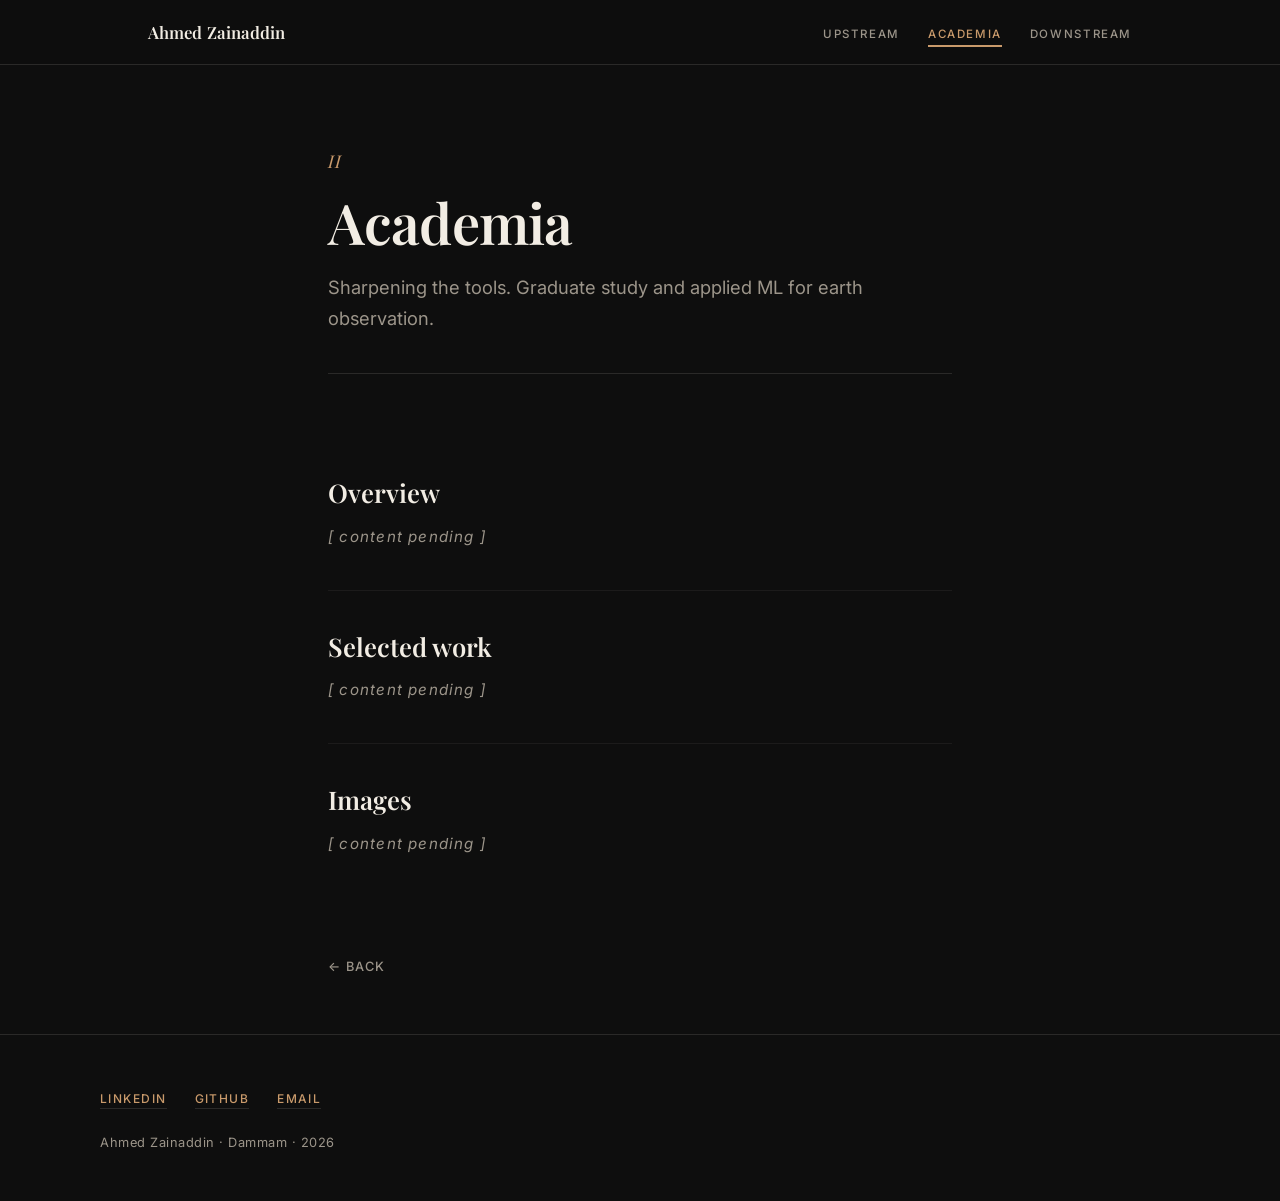
==== academia.html @ 46b48600 "site: rebuild root portfolio — dark/cinematic landing + three detail pages Replace the prior light-t" ====
<!DOCTYPE html>
<html lang="en">
<head>
<meta charset="UTF-8">
<meta name="viewport" content="width=device-width, initial-scale=1.0">
<title>Academia — Ahmed Zainaddin</title>
<meta name="description" content="Academia — graduate study and applied machine learning for earth observation.">
<link rel="preconnect" href="https://fonts.googleapis.com">
<link rel="preconnect" href="https://fonts.gstatic.com" crossorigin>
<link href="https://fonts.googleapis.com/css2?family=Inter:wght@400;500;600;700&family=Playfair+Display:ital,wght@0,400;0,600;1,400;1,600&display=swap" rel="stylesheet">
<link rel="stylesheet" href="styles.css">
</head>
<body>

<nav class="site-nav" aria-label="Primary">
  <div class="nav-inner">
    <a class="nav-brand" href="index.html">Ahmed Zainaddin</a>
    <ul class="nav-links">
      <li><a href="upstream.html">Upstream</a></li>
      <li><a href="academia.html" aria-current="page">Academia</a></li>
      <li><a href="downstream.html">Downstream</a></li>
    </ul>
  </div>
</nav>

<main class="page">
  <header class="page-head">
    <p class="page-marker">II</p>
    <h1 class="page-title">Academia</h1>
    <p class="page-standfirst">Sharpening the tools. Graduate study and applied ML for earth observation.</p>
  </header>

  <section class="block">
    <h2 class="block-title">Overview</h2>
    <p class="placeholder">[ content pending ]</p>
  </section>

  <section class="block">
    <h2 class="block-title">Selected work</h2>
    <p class="placeholder">[ content pending ]</p>
  </section>

  <section class="block">
    <h2 class="block-title">Images</h2>
    <p class="placeholder">[ content pending ]</p>
  </section>

  <p class="back-link"><a href="index.html">&larr; Back</a></p>
</main>

<footer class="site-footer">
  <div class="footer-inner">
    <ul class="contact-row">
      <li><a href="#linkedin">LinkedIn</a></li>
      <li><a href="#github">GitHub</a></li>
      <li><a href="mailto:placeholder@example.com">Email</a></li>
    </ul>
    <p class="footer-line">Ahmed Zainaddin &middot; Dammam &middot; 2026</p>
  </div>
</footer>

</body>
</html>
---- styles.css ----
/* ============================================================
   Ahmed Zainaddin — personal site
   Dark / cinematic. Literary, restrained. Companion to Basira.
   Vanilla CSS, no build step. GitHub Pages root site.
   ============================================================ */

:root {
  --bg:          #0E0E0E;   /* near-black */
  --bg-raised:   #161513;   /* card surface — subtle warm lift */
  --text:        #F2EDE4;   /* warm off-white */
  --muted:       #9C958A;   /* warm grey */
  --accent:      #C99A6B;   /* warm sand */
  --accent-hi:   #DCB489;   /* sand, hover */
  --rule:        rgba(242, 237, 228, 0.12);
  --rule-soft:   rgba(242, 237, 228, 0.06);

  --serif: "Playfair Display", Georgia, "Times New Roman", serif;
  --sans:  "Inter", -apple-system, BlinkMacSystemFont, "Segoe UI", sans-serif;

  --reading-width: 720px;
  --content-width: 1080px;
  --gutter: clamp(1.25rem, 4vw, 3rem);
  --nav-height: 64px;
}

*, *::before, *::after { box-sizing: border-box; }

html {
  scroll-behavior: smooth;
  -webkit-text-size-adjust: 100%;
}

body {
  margin: 0;
  background: var(--bg);
  color: var(--text);
  font-family: var(--sans);
  font-size: 1.0625rem;
  line-height: 1.7;
  font-weight: 400;
  -webkit-font-smoothing: antialiased;
  -moz-osx-font-smoothing: grayscale;
}

img, video { display: block; max-width: 100%; }

a {
  color: var(--accent);
  text-decoration: none;
  border-bottom: 1px solid transparent;
  transition: color 160ms ease, border-color 160ms ease;
}
a:hover { color: var(--accent-hi); border-bottom-color: var(--accent-hi); }

:focus-visible {
  outline: 2px solid var(--accent);
  outline-offset: 3px;
  border-radius: 2px;
}

/* ---------- Landing layout: hero + doors centered, footer pinned ---------- */

.landing-body {
  min-height: 100vh;
  display: flex;
  flex-direction: column;
}

.landing {
  flex: 1;
  display: flex;
  flex-direction: column;
  justify-content: center;
  gap: clamp(3rem, 8vh, 6rem);
  max-width: var(--content-width);
  width: 100%;
  margin: 0 auto;
  padding: clamp(4rem, 12vh, 8rem) var(--gutter) clamp(3rem, 8vh, 5rem);
}

/* ---------- Hero ---------- */

.hero {
  max-width: var(--reading-width);
}

.hero-name {
  font-family: var(--serif);
  font-weight: 600;
  font-size: clamp(2.75rem, 7vw, 5rem);
  line-height: 1.04;
  letter-spacing: -0.015em;
  margin: 0 0 1.25rem;
  color: var(--text);
}

.hero-tagline {
  font-family: var(--serif);
  font-style: italic;
  font-weight: 400;
  font-size: clamp(1.4rem, 3vw, 1.9rem);
  line-height: 1.4;
  color: var(--accent);
  margin: 0 0 1.5rem;
}

.hero-lede {
  font-family: var(--sans);
  font-weight: 400;
  font-size: 1.125rem;
  line-height: 1.7;
  color: var(--muted);
  max-width: 40rem;
  margin: 0;
}

/* ---------- Door cards ---------- */

.doors {
  display: grid;
  grid-template-columns: repeat(3, 1fr);
  gap: 1.5rem;
}

.door {
  position: relative;
  display: flex;
  flex-direction: column;
  padding: 2rem 1.75rem 2.25rem;
  background: var(--bg-raised);
  border: 1px solid var(--rule);
  border-radius: 4px;
  transition: border-color 200ms ease, transform 200ms ease, background-color 200ms ease;
}

.door:hover,
.door:focus-within {
  border-color: var(--accent);
  transform: translateY(-3px);
  background: #1b1a17;
}

.door-num {
  font-family: var(--serif);
  font-style: italic;
  font-size: 1.05rem;
  color: var(--accent);
  letter-spacing: 0.04em;
  margin-bottom: 1rem;
}

.door-title {
  font-family: var(--serif);
  font-weight: 600;
  font-size: 1.75rem;
  line-height: 1.15;
  letter-spacing: -0.01em;
  margin: 0 0 0.85rem;
  color: var(--text);
}

/* Stretched link: whole card is clickable, title stays the focusable anchor. */
.door-link {
  color: var(--text);
  border-bottom: none;
}
.door-link::after {
  content: "";
  position: absolute;
  inset: 0;
  border-radius: 4px;
}
.door:hover .door-link,
.door:focus-within .door-link { color: var(--accent-hi); }

.door-hook {
  font-family: var(--sans);
  font-size: 0.975rem;
  line-height: 1.6;
  color: var(--muted);
  margin: 0;
}

/* Secondary link sits above the stretched link. */
.door-out {
  position: relative;
  z-index: 1;
  align-self: flex-start;
  margin-top: 1.25rem;
  font-family: var(--sans);
  font-size: 0.75rem;
  font-weight: 500;
  letter-spacing: 0.12em;
  text-transform: uppercase;
  color: var(--accent);
  border-bottom: 1px solid var(--rule);
  padding-bottom: 2px;
}
.door-out:hover { color: var(--accent-hi); border-bottom-color: var(--accent-hi); }

/* ---------- Detail page: sticky nav ---------- */

.site-nav {
  position: sticky;
  top: 0;
  z-index: 100;
  background: rgba(14, 14, 14, 0.82);
  backdrop-filter: saturate(160%) blur(14px);
  -webkit-backdrop-filter: saturate(160%) blur(14px);
  border-bottom: 1px solid var(--rule);
}

.nav-inner {
  max-width: var(--content-width);
  margin: 0 auto;
  padding: 0 var(--gutter);
  height: var(--nav-height);
  display: flex;
  align-items: center;
  justify-content: space-between;
  gap: 1.5rem;
}

.nav-brand {
  font-family: var(--serif);
  font-weight: 600;
  font-size: 1.05rem;
  letter-spacing: 0.005em;
  color: var(--text);
  border-bottom: none;
  white-space: nowrap;
}
.nav-brand:hover { color: var(--accent-hi); }

.nav-links {
  list-style: none;
  margin: 0;
  padding: 0;
  display: flex;
  gap: 1.75rem;
}

.nav-links a {
  font-family: var(--sans);
  font-weight: 500;
  font-size: 0.72rem;
  letter-spacing: 0.14em;
  text-transform: uppercase;
  color: var(--muted);
  border-bottom: none;
}
.nav-links a:hover { color: var(--text); }

.nav-links a[aria-current="page"] {
  color: var(--accent);
  border-bottom: 2px solid var(--accent);
  padding-bottom: 4px;
}
.nav-links a[aria-current="page"]:hover { color: var(--accent-hi); }

/* ---------- Detail page body ---------- */

.page {
  max-width: var(--reading-width);
  margin: 0 auto;
  padding: clamp(3.5rem, 9vh, 6rem) var(--gutter) clamp(2rem, 6vh, 4rem);
}

.page-head {
  margin-bottom: clamp(3rem, 7vh, 5rem);
  padding-bottom: 2.5rem;
  border-bottom: 1px solid var(--rule);
}

.page-marker {
  font-family: var(--serif);
  font-style: italic;
  font-size: 1.1rem;
  color: var(--accent);
  letter-spacing: 0.05em;
  margin: 0 0 1rem;
}

.page-title {
  font-family: var(--serif);
  font-weight: 600;
  font-size: clamp(2.5rem, 6vw, 3.5rem);
  line-height: 1.08;
  letter-spacing: -0.015em;
  margin: 0 0 1.25rem;
  color: var(--text);
}

.page-standfirst {
  font-family: var(--sans);
  font-size: 1.15rem;
  line-height: 1.65;
  color: var(--muted);
  max-width: 40rem;
  margin: 0;
}

.page-out {
  margin: 1.75rem 0 0;
}
.page-out a {
  font-family: var(--sans);
  font-size: 0.78rem;
  font-weight: 500;
  letter-spacing: 0.12em;
  text-transform: uppercase;
  color: var(--accent);
  border-bottom: 1px solid var(--rule);
  padding-bottom: 3px;
}

/* ---------- Content blocks ---------- */

.block {
  padding: 2.5rem 0;
  border-bottom: 1px solid var(--rule-soft);
}
.block:last-of-type { border-bottom: none; }

.block-title {
  font-family: var(--serif);
  font-weight: 600;
  font-size: 1.6rem;
  line-height: 1.2;
  margin: 0 0 1rem;
  color: var(--text);
}

.placeholder {
  font-family: var(--sans);
  font-size: 0.95rem;
  letter-spacing: 0.08em;
  color: var(--muted);
  margin: 0;
  font-style: italic;
}

.back-link {
  margin: clamp(2.5rem, 6vh, 4rem) 0 0;
}
.back-link a {
  font-family: var(--sans);
  font-size: 0.8rem;
  font-weight: 500;
  letter-spacing: 0.1em;
  text-transform: uppercase;
  color: var(--muted);
  border-bottom: none;
}
.back-link a:hover { color: var(--accent-hi); }

/* ---------- Footer ---------- */

.site-footer {
  border-top: 1px solid var(--rule);
  padding: 3rem var(--gutter);
}

.footer-inner {
  max-width: var(--content-width);
  margin: 0 auto;
}

.contact-row {
  list-style: none;
  margin: 0 0 1.25rem;
  padding: 0;
  display: flex;
  flex-wrap: wrap;
  gap: 1.75rem;
}

.contact-row a {
  font-family: var(--sans);
  font-weight: 500;
  font-size: 0.75rem;
  letter-spacing: 0.12em;
  text-transform: uppercase;
  color: var(--accent);
  border-bottom: 1px solid var(--rule);
  padding-bottom: 2px;
}
.contact-row a:hover { color: var(--accent-hi); border-bottom-color: var(--accent-hi); }

.footer-line {
  font-family: var(--sans);
  font-size: 0.8rem;
  letter-spacing: 0.04em;
  color: var(--muted);
  margin: 0;
}

/* ---------- Mobile ---------- */

@media (max-width: 860px) {
  .doors { grid-template-columns: 1fr; gap: 1rem; }
  .door { padding: 1.75rem 1.5rem 2rem; }
}

@media (max-width: 720px) {
  body { font-size: 1rem; }

  .nav-inner { gap: 1rem; }
  .nav-brand { font-size: 0.95rem; }
  .nav-links { gap: 1rem; }
  .nav-links a { font-size: 0.65rem; letter-spacing: 0.08em; }

  .landing { padding-top: clamp(3rem, 9vh, 5rem); }
}

@media (max-width: 480px) {
  .nav-inner { gap: 0.75rem; }
  .nav-brand { font-size: 0.8rem; }
  .nav-links { gap: 0.6rem; }
  .nav-links a { font-size: 0.56rem; letter-spacing: 0.04em; }
  .nav-links a[aria-current="page"] { border-bottom-width: 1px; padding-bottom: 3px; }
}
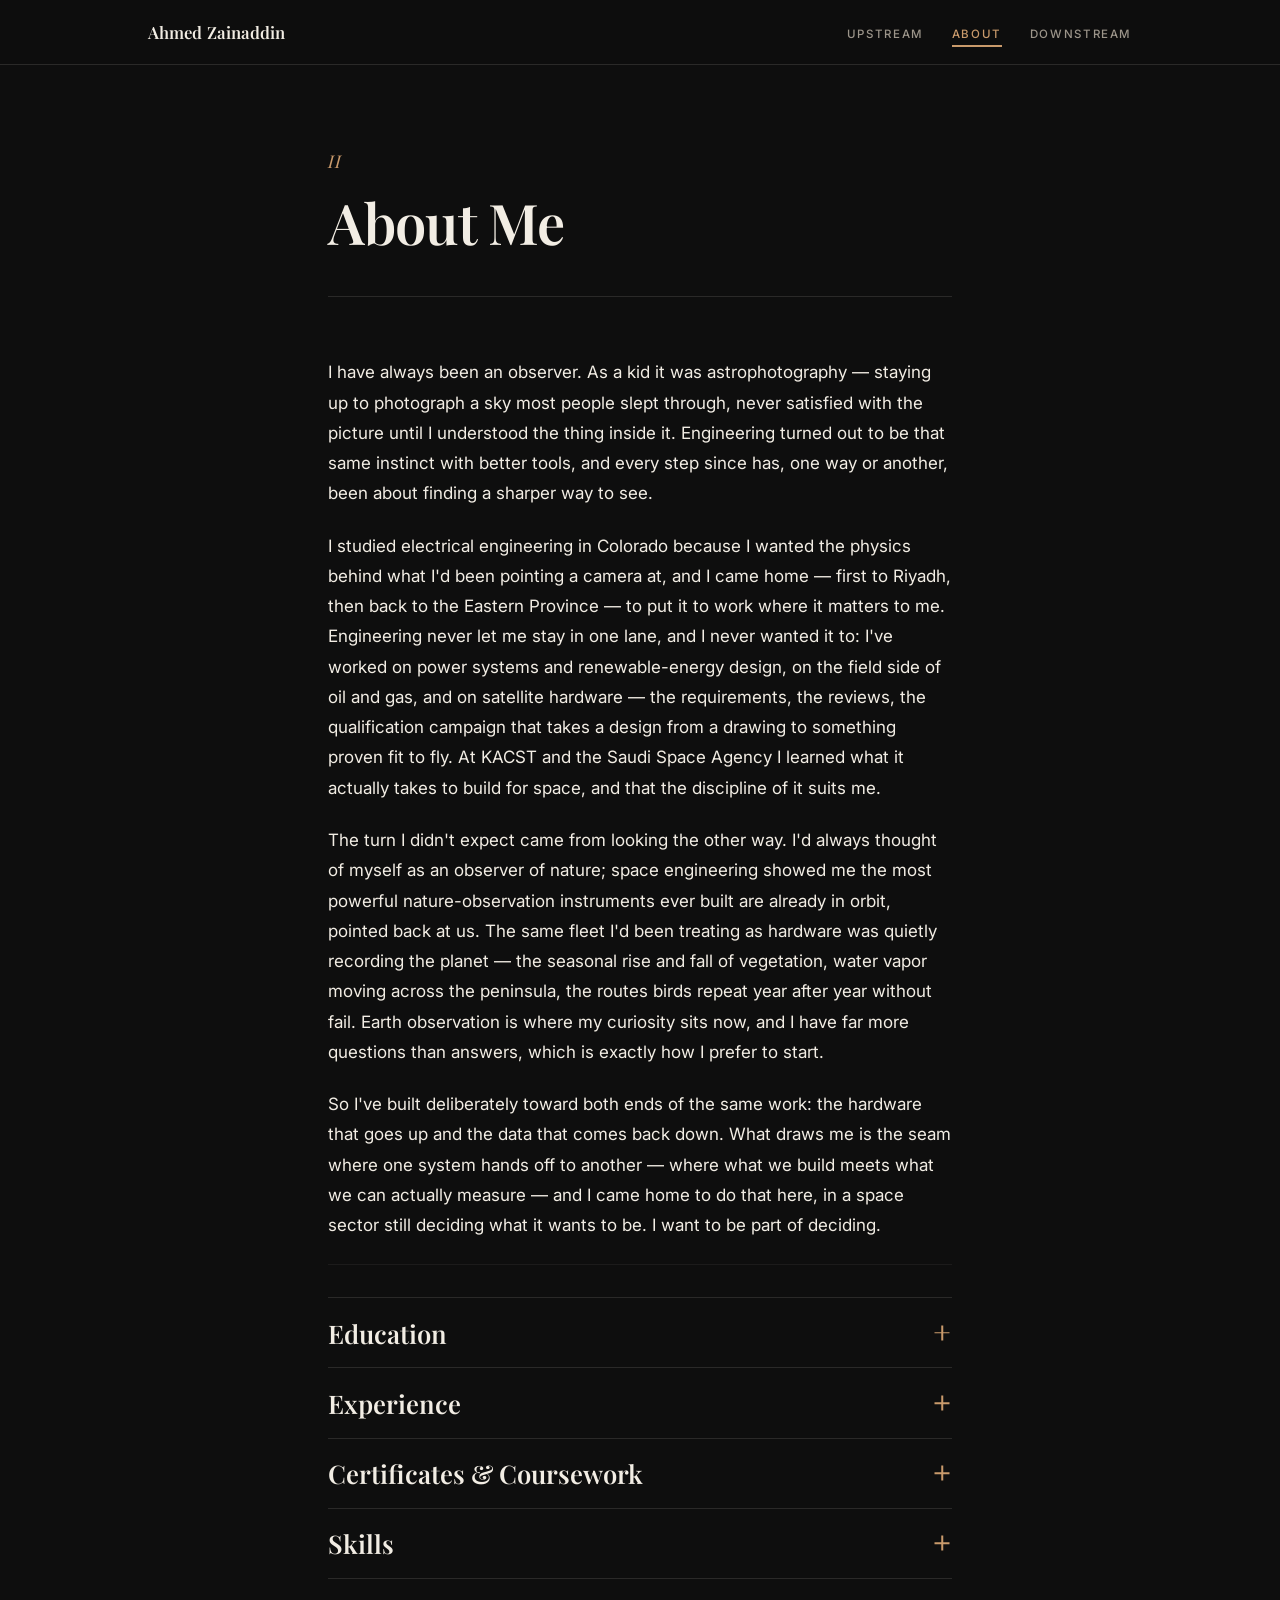
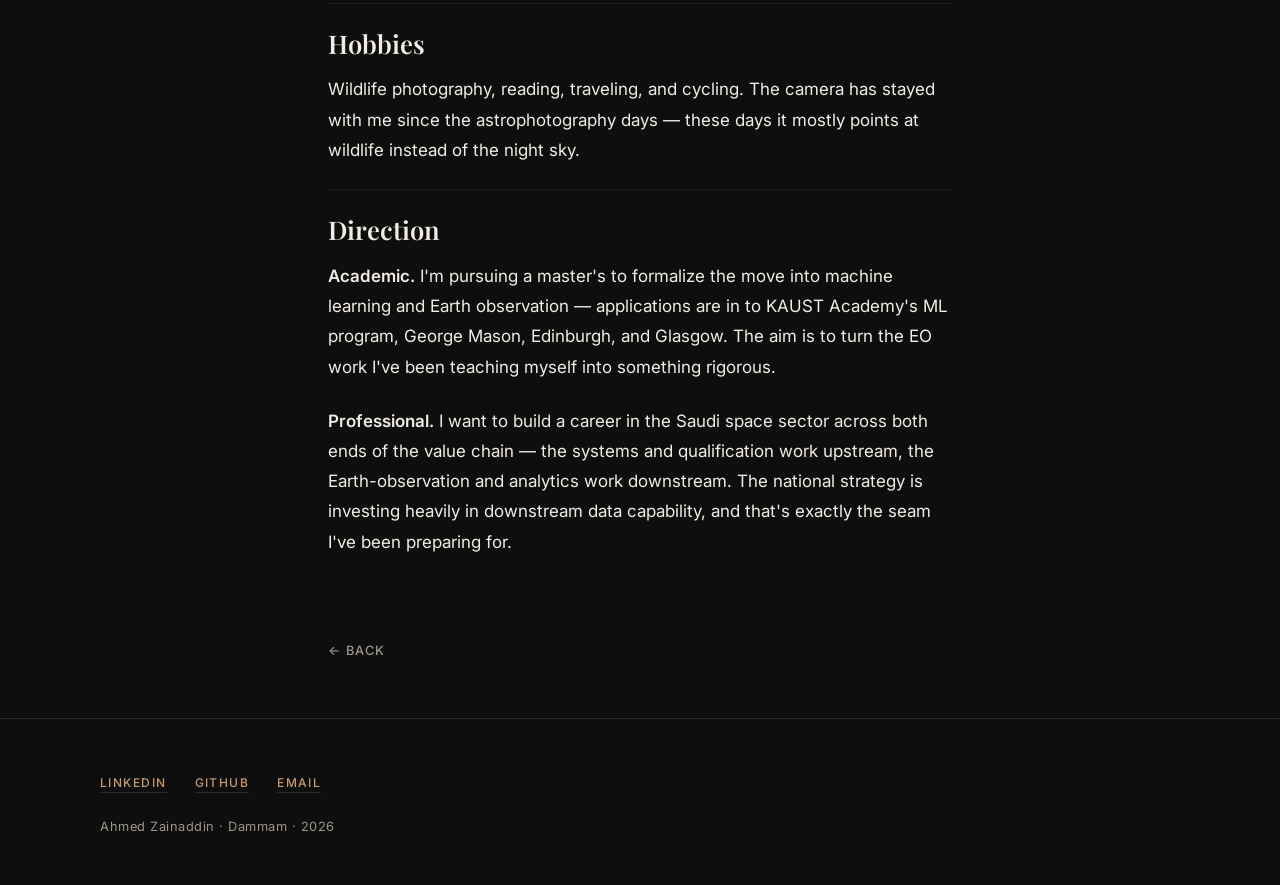
==== commit 91db5262: "About Me (page II): build into academia.html, relabel from Academia Build the always-visible intro +" ====
--- a/academia.html
+++ b/academia.html
@@ -3,12 +3,178 @@
 <head>
 <meta charset="UTF-8">
 <meta name="viewport" content="width=device-width, initial-scale=1.0">
-<title>Academia — Ahmed Zainaddin</title>
-<meta name="description" content="Academia — graduate study and applied machine learning for earth observation.">
+<title>About Me — Ahmed Zainaddin</title>
+<meta name="description" content="About Me — Ahmed Zainaddin, an electrical engineer working both ends of the space value chain, from satellite hardware to Earth observation.">
 <link rel="preconnect" href="https://fonts.googleapis.com">
 <link rel="preconnect" href="https://fonts.gstatic.com" crossorigin>
 <link href="https://fonts.googleapis.com/css2?family=Inter:wght@400;500;600;700&family=Playfair+Display:ital,wght@0,400;0,600;1,400;1,600&display=swap" rel="stylesheet">
 <link rel="stylesheet" href="styles.css">
+<style>
+  /* ============================================================
+     About page — page-scoped components (Education / Experience /
+     Certificates / Skills accordion, plus content lists).
+     Vanilla CSS, existing tokens only — no new palette or type
+     scale. No CSS transform on any wrapping container (keeps
+     position: sticky working on sibling pages).
+     ============================================================ */
+
+  /* Always-visible intro: readable measure inside the reading column. */
+  .about-intro .prose { max-width: 64ch; }
+
+  /* ---------- Accordion (editorial, not bootstrap) ---------- */
+  .accordion {
+    margin-top: 0.5rem;
+    border-top: 1px solid var(--rule);
+  }
+  .acc-item { border-bottom: 1px solid var(--rule); }
+
+  .acc-heading { margin: 0; }
+
+  .acc-trigger {
+    width: 100%;
+    display: flex;
+    align-items: center;
+    justify-content: space-between;
+    gap: 1.5rem;
+    padding: 1.2rem 0;
+    margin: 0;
+    background: none;
+    border: 0;
+    cursor: pointer;
+    text-align: left;
+    color: var(--text);
+    font-family: var(--serif);
+    font-weight: 600;
+    font-size: 1.6rem;
+    line-height: 1.2;
+    transition: color 160ms ease;
+  }
+  .acc-trigger:hover { color: var(--accent-hi); }
+
+  /* +/− indicator, drawn from the accent. Collapses to a minus when open. */
+  .acc-icon {
+    position: relative;
+    flex: none;
+    width: 20px;
+    height: 20px;
+    color: var(--accent);
+    transition: color 160ms ease;
+  }
+  .acc-icon::before,
+  .acc-icon::after {
+    content: "";
+    position: absolute;
+    top: 50%;
+    left: 50%;
+    background: currentColor;
+    transition: opacity 220ms ease, transform 220ms ease;
+  }
+  .acc-icon::before { width: 15px; height: 1.5px; transform: translate(-50%, -50%); }
+  .acc-icon::after  { width: 1.5px; height: 15px; transform: translate(-50%, -50%); }
+  .acc-item.is-open .acc-icon { color: var(--accent-hi); }
+  .acc-item.is-open .acc-icon::after {
+    opacity: 0;
+    transform: translate(-50%, -50%) rotate(-90deg);
+  }
+
+  /* Smooth height via animatable grid rows — no transform involved. */
+  .acc-panel {
+    display: grid;
+    grid-template-rows: 0fr;
+    transition: grid-template-rows 320ms ease;
+  }
+  .acc-item.is-open .acc-panel { grid-template-rows: 1fr; }
+  .acc-panel-inner { overflow: hidden; min-height: 0; }
+  .acc-panel-content { padding: 0.25rem 0 1.7rem; max-width: 64ch; }
+
+  /* ---------- Accordion content ---------- */
+  .acc-org {
+    font-family: var(--sans);
+    font-weight: 600;
+    font-size: 1.02rem;
+    line-height: 1.4;
+    color: var(--text);
+    margin: 0 0 0.6rem;
+  }
+  .edu-list {
+    margin: 0;
+    padding-left: 1.4rem;
+    color: var(--text);
+  }
+  .edu-list li { margin: 0 0 0.45rem; line-height: 1.6; }
+  .edu-list li:last-child { margin-bottom: 0; }
+  .ph-text { color: var(--muted); font-style: italic; }
+
+  .xp { margin: 0 0 1.9rem; }
+  .xp:last-child { margin-bottom: 0; }
+  .xp-role {
+    font-family: var(--sans);
+    font-weight: 600;
+    font-size: 1.02rem;
+    line-height: 1.35;
+    color: var(--text);
+    margin: 0 0 0.25rem;
+  }
+  .xp-meta {
+    font-family: var(--sans);
+    font-size: 0.82rem;
+    letter-spacing: 0.02em;
+    color: var(--accent);
+    margin: 0 0 0.75rem;
+  }
+  .xp-points,
+  .cert-list {
+    margin: 0;
+    padding-left: 1.2rem;
+    color: var(--text);
+  }
+  .xp-points li,
+  .cert-list li {
+    margin: 0 0 0.55rem;
+    line-height: 1.62;
+  }
+  .xp-points li:last-child,
+  .cert-list li:last-child { margin-bottom: 0; }
+
+  .cert-bucket { margin: 0 0 1.6rem; }
+  .cert-bucket:last-child { margin-bottom: 0; }
+  .cert-label {
+    font-family: var(--sans);
+    font-size: 0.68rem;
+    font-weight: 600;
+    letter-spacing: 0.16em;
+    text-transform: uppercase;
+    color: var(--muted);
+    margin: 0 0 0.75rem;
+  }
+
+  .skills-list {
+    list-style: none;
+    margin: 0;
+    padding: 0;
+  }
+  .skills-list li {
+    margin: 0 0 0.95rem;
+    line-height: 1.62;
+    color: var(--muted);
+  }
+  .skills-list li:last-child { margin-bottom: 0; }
+  .skill-cat { color: var(--text); font-weight: 600; }
+
+  /* Direction sub-parts: bold lead-in carries "Academic." / "Professional." */
+  .direction .prose p + p { margin-top: 1.4em; }
+
+  @media (prefers-reduced-motion: reduce) {
+    .acc-panel,
+    .acc-icon,
+    .acc-icon::before,
+    .acc-icon::after { transition: none; }
+  }
+
+  @media (max-width: 720px) {
+    .acc-trigger { font-size: 1.4rem; }
+  }
+</style>
 </head>
 <body>
 
@@ -17,32 +183,153 @@
     <a class="nav-brand" href="index.html">Ahmed Zainaddin</a>
     <ul class="nav-links">
       <li><a href="upstream.html">Upstream</a></li>
-      <li><a href="academia.html" aria-current="page">Academia</a></li>
+      <li><a href="academia.html" aria-current="page">About</a></li>
       <li><a href="downstream.html">Downstream</a></li>
     </ul>
   </div>
 </nav>
 
 <main class="page">
+
   <header class="page-head">
     <p class="page-marker">II</p>
-    <h1 class="page-title">Academia</h1>
-    <p class="page-standfirst">Sharpening the tools. Graduate study and applied ML for earth observation.</p>
+    <h1 class="page-title">About Me</h1>
   </header>
 
+  <section class="block about-intro">
+    <div class="prose">
+      <p>I have always been an observer. As a kid it was astrophotography — staying up to photograph a sky most people slept through, never satisfied with the picture until I understood the thing inside it. Engineering turned out to be that same instinct with better tools, and every step since has, one way or another, been about finding a sharper way to see.</p>
+      <p>I studied electrical engineering in Colorado because I wanted the physics behind what I'd been pointing a camera at, and I came home — first to Riyadh, then back to the Eastern Province — to put it to work where it matters to me. Engineering never let me stay in one lane, and I never wanted it to: I've worked on power systems and renewable-energy design, on the field side of oil and gas, and on satellite hardware — the requirements, the reviews, the qualification campaign that takes a design from a drawing to something proven fit to fly. At KACST and the Saudi Space Agency I learned what it actually takes to build for space, and that the discipline of it suits me.</p>
+      <p>The turn I didn't expect came from looking the other way. I'd always thought of myself as an observer of nature; space engineering showed me the most powerful nature-observation instruments ever built are already in orbit, pointed back at us. The same fleet I'd been treating as hardware was quietly recording the planet — the seasonal rise and fall of vegetation, water vapor moving across the peninsula, the routes birds repeat year after year without fail. Earth observation is where my curiosity sits now, and I have far more questions than answers, which is exactly how I prefer to start.</p>
+      <p>So I've built deliberately toward both ends of the same work: the hardware that goes up and the data that comes back down. What draws me is the seam where one system hands off to another — where what we build meets what we can actually measure — and I came home to do that here, in a space sector still deciding what it wants to be. I want to be part of deciding.</p>
+    </div>
+  </section>
+
+  <section class="block" aria-label="Background detail">
+    <div class="accordion">
+
+      <div class="acc-item">
+        <h2 class="acc-heading">
+          <button class="acc-trigger" id="acc-trigger-education" aria-expanded="false" aria-controls="acc-panel-education">
+            <span class="acc-label">Education</span>
+            <span class="acc-icon" aria-hidden="true"></span>
+          </button>
+        </h2>
+        <div class="acc-panel" id="acc-panel-education" role="region" aria-labelledby="acc-trigger-education">
+          <div class="acc-panel-inner">
+            <div class="acc-panel-content">
+              <p class="acc-org">University of Colorado Boulder</p>
+              <ol class="edu-list">
+                <li>B.S. Electrical Engineering — <span class="ph-text">(projects to be added)</span></li>
+                <li>Minor in Engineering Management — <span class="ph-text">(projects to be added)</span></li>
+              </ol>
+            </div>
+          </div>
+        </div>
+      </div>
+
+      <div class="acc-item">
+        <h2 class="acc-heading">
+          <button class="acc-trigger" id="acc-trigger-experience" aria-expanded="false" aria-controls="acc-panel-experience">
+            <span class="acc-label">Experience</span>
+            <span class="acc-icon" aria-hidden="true"></span>
+          </button>
+        </h2>
+        <div class="acc-panel" id="acc-panel-experience" role="region" aria-labelledby="acc-trigger-experience">
+          <div class="acc-panel-inner">
+            <div class="acc-panel-content">
+              <article class="xp">
+                <h3 class="xp-role">KACST &amp; Saudi Space Agency — Space Technologies Program</h3>
+                <p class="xp-meta">Riyadh · Aug 2025 – Jan 2026</p>
+                <ul class="xp-points">
+                  <li>Three-month COOP at KACST, then carried over as the sole trainee for a two-month technical program at the SSA</li>
+                  <li>Satellite systems engineering: system-level requirements and review documentation (MDR / PDR / CDR)</li>
+                  <li>Communications/RF: subsystem testing, RF-chain performance evaluation, OBC, and comms documentation</li>
+                  <li>SHMS qualification campaign: worked the qualification model end to end — assembly, integration, functional checks, and environmental testing (RF/EMC on Rohde &amp; Schwarz, vibration on Data Physics SignalForce)</li>
+                </ul>
+              </article>
+              <article class="xp">
+                <h3 class="xp-role">Electrical Engineer — Hamed Alotaibi Company</h3>
+                <p class="xp-meta">Oil &amp; Gas · Eastern Province · Jan 2026 – Present</p>
+                <ul class="xp-points">
+                  <li>Inspection and maintenance of electrical systems and power distribution; findings documented in technical reports</li>
+                  <li>Systems-design and facility-management drawings in AutoCAD</li>
+                  <li>Safety/QA coordination toward Saudi Civil Defence certification</li>
+                </ul>
+              </article>
+            </div>
+          </div>
+        </div>
+      </div>
+
+      <div class="acc-item">
+        <h2 class="acc-heading">
+          <button class="acc-trigger" id="acc-trigger-certificates" aria-expanded="false" aria-controls="acc-panel-certificates">
+            <span class="acc-label">Certificates &amp; Coursework</span>
+            <span class="acc-icon" aria-hidden="true"></span>
+          </button>
+        </h2>
+        <div class="acc-panel" id="acc-panel-certificates" role="region" aria-labelledby="acc-trigger-certificates">
+          <div class="acc-panel-inner">
+            <div class="acc-panel-content">
+              <div class="cert-bucket">
+                <p class="cert-label">Earned</p>
+                <ul class="cert-list">
+                  <li>Google Cybersecurity Professional Certificate — cybersecurity fundamentals, network security, and Python across the security workflow.</li>
+                  <li>NASA ARSET — Applied Remote Sensing Training: Fundamentals of Remote Sensing · Hyperspectral Data for Land and Coastal Systems · Developing Sustainable Earth Science Applications.</li>
+                  <li>KACST / SSA Space Technologies Program — completion of the COOP + SSA technical program (detailed under Experience).</li>
+                </ul>
+              </div>
+              <div class="cert-bucket">
+                <p class="cert-label">In progress</p>
+                <ul class="cert-list">
+                  <li>Machine Learning, self-study toward the EO/ML pivot — Andrew Ng's Machine Learning Specialization (Course 1 underway) alongside the book "Why Machines Learn". Building the ML foundation deliberately, ahead of graduate study.</li>
+                </ul>
+              </div>
+            </div>
+          </div>
+        </div>
+      </div>
+
+      <div class="acc-item">
+        <h2 class="acc-heading">
+          <button class="acc-trigger" id="acc-trigger-skills" aria-expanded="false" aria-controls="acc-panel-skills">
+            <span class="acc-label">Skills</span>
+            <span class="acc-icon" aria-hidden="true"></span>
+          </button>
+        </h2>
+        <div class="acc-panel" id="acc-panel-skills" role="region" aria-labelledby="acc-trigger-skills">
+          <div class="acc-panel-inner">
+            <div class="acc-panel-content">
+              <ul class="skills-list">
+                <li><span class="skill-cat">Systems &amp; spacecraft engineering</span> — requirements and verification, interface definition (ICDs), design reviews (MDR / PDR / CDR), assembly · integration · test, environmental qualification (thermal-vacuum, vibration, EMC)</li>
+                <li><span class="skill-cat">RF &amp; communications</span> — RF-chain testing and performance evaluation, EMC test, link analysis</li>
+                <li><span class="skill-cat">Earth observation &amp; data</span> — Google Earth Engine, remote-sensing workflows, satellite-imagery analysis, Python</li>
+                <li><span class="skill-cat">Power &amp; electronics</span> — power systems and distribution, renewable-energy modeling (HOMER Pro), PCB design, embedded systems, prototyping (soldering, 3D printing, laser cutting)</li>
+                <li><span class="skill-cat">Tools</span> — Python · C/C++ · MATLAB · Altium · AutoCAD · STK / GMAT</li>
+                <li><span class="skill-cat">Languages</span> — English · Arabic · basic Italian</li>
+              </ul>
+            </div>
+          </div>
+        </div>
+      </div>
+
+    </div>
+  </section>
+
   <section class="block">
-    <h2 class="block-title">Overview</h2>
-    <p class="placeholder">[ content pending ]</p>
+    <h2 class="block-title">Hobbies</h2>
+    <div class="prose">
+      <p>Wildlife photography, reading, traveling, and cycling. The camera has stayed with me since the astrophotography days — these days it mostly points at wildlife instead of the night sky.</p>
+    </div>
   </section>
 
-  <section class="block">
-    <h2 class="block-title">Selected work</h2>
-    <p class="placeholder">[ content pending ]</p>
-  </section>
-
-  <section class="block">
-    <h2 class="block-title">Images</h2>
-    <p class="placeholder">[ content pending ]</p>
+  <section class="block direction">
+    <h2 class="block-title">Direction</h2>
+    <div class="prose">
+      <p><strong>Academic.</strong> I'm pursuing a master's to formalize the move into machine learning and Earth observation — applications are in to KAUST Academy's ML program, George Mason, Edinburgh, and Glasgow. The aim is to turn the EO work I've been teaching myself into something rigorous.</p>
+      <p><strong>Professional.</strong> I want to build a career in the Saudi space sector across both ends of the value chain — the systems and qualification work upstream, the Earth-observation and analytics work downstream. The national strategy is investing heavily in downstream data capability, and that's exactly the seam I've been preparing for.</p>
+    </div>
   </section>
 
   <p class="back-link"><a href="index.html">&larr; Back</a></p>
@@ -59,5 +346,19 @@
   </div>
 </footer>
 
+<script>
+(function () {
+  var triggers = document.querySelectorAll('.acc-trigger');
+  Array.prototype.forEach.call(triggers, function (btn) {
+    btn.addEventListener('click', function () {
+      var item = btn.closest('.acc-item');
+      var open = btn.getAttribute('aria-expanded') === 'true';
+      btn.setAttribute('aria-expanded', open ? 'false' : 'true');
+      if (item) item.classList.toggle('is-open', !open);
+    });
+  });
+})();
+</script>
+
 </body>
 </html>
--- a/styles.css
+++ b/styles.css
@@ -11,6 +11,7 @@
   --muted:       #9C958A;   /* warm grey */
   --accent:      #C99A6B;   /* warm sand */
   --accent-hi:   #DCB489;   /* sand, hover */
+  --accent-rgb:  201, 154, 107;  /* --accent in rgb form, for opacity tints */
   --rule:        rgba(242, 237, 228, 0.12);
   --rule-soft:   rgba(242, 237, 228, 0.06);
 
@@ -267,8 +268,8 @@
 }
 
 .page-head {
-  margin-bottom: clamp(3rem, 7vh, 5rem);
-  padding-bottom: 2.5rem;
+  margin-bottom: clamp(1.75rem, 4vh, 3rem);
+  padding-bottom: 1.5rem;
   border-bottom: 1px solid var(--rule);
 }
 
@@ -300,6 +301,27 @@
   margin: 0;
 }
 
+/* Header tagline (serif italic, like the home hero tagline) + dateline. */
+.page-tagline {
+  font-family: var(--serif);
+  font-style: italic;
+  font-weight: 400;
+  font-size: clamp(1.3rem, 2.6vw, 1.7rem);
+  line-height: 1.4;
+  color: var(--accent);
+  margin: 0 0 1.25rem;
+}
+
+.page-meta {
+  font-family: var(--sans);
+  font-size: 0.9rem;
+  line-height: 1.6;
+  letter-spacing: 0.01em;
+  color: var(--muted);
+  max-width: 46rem;
+  margin: 0;
+}
+
 .page-out {
   margin: 1.75rem 0 0;
 }
@@ -317,7 +339,7 @@
 /* ---------- Content blocks ---------- */
 
 .block {
-  padding: 2.5rem 0;
+  padding: 1.5rem 0;
   border-bottom: 1px solid var(--rule-soft);
 }
 .block:last-of-type { border-bottom: none; }
@@ -331,6 +353,59 @@
   color: var(--text);
 }
 
+/* ---------- Long-form prose (pass 2) ---------- */
+.prose {
+  font-family: var(--sans);
+}
+.prose p {
+  margin: 0 0 1.3em;
+  color: var(--text);
+  line-height: 1.78;
+}
+.prose p:last-child { margin-bottom: 0; }
+.prose strong { font-weight: 600; color: var(--text); }
+
+/* Spacing where prose meets a deferred placeholder or a card group. */
+.prose + .pass-ph,
+.prose + .artifacts,
+.pass-ph + .prose { margin-top: 1.5rem; }
+
+/* Emphasized standalone statement, set apart from the surrounding prose. */
+.prose-statement {
+  font-family: var(--serif);
+  font-style: italic;
+  font-weight: 600;
+  font-size: clamp(1.25rem, 2.4vw, 1.5rem);
+  line-height: 1.4;
+  color: var(--accent);
+  margin: 2.25rem 0;
+  padding-left: 1.25rem;
+  border-left: 2px solid var(--rule);
+}
+
+/* ---------- Artifact cards (prose pass 2 · figures pass 4) ---------- */
+.artifacts {
+  display: flex;
+  flex-direction: column;
+  gap: 1.5rem;
+}
+.artifact {
+  background: var(--bg-raised);
+  border: 1px solid var(--rule);
+  border-radius: 4px;
+  padding: clamp(1.5rem, 3vw, 2rem);
+}
+.artifact-q {
+  font-family: var(--serif);
+  font-weight: 600;
+  font-style: italic;
+  font-size: 1.25rem;
+  line-height: 1.3;
+  color: var(--text);
+  margin: 0 0 1.1rem;
+}
+.artifact .pass-ph { margin-top: 1.25rem; }
+
 .placeholder {
   font-family: var(--sans);
   font-size: 0.95rem;
@@ -340,8 +415,46 @@
   font-style: italic;
 }
 
+/* ---------- Pass placeholder ----------
+   Build scaffolding: an obviously-temporary, dashed block naming what
+   fills a section and in which pass. Removed as passes land. Uses only
+   existing tokens — no new fonts or accent colors. */
+.pass-ph {
+  display: flex;
+  flex-wrap: wrap;
+  align-items: center;
+  gap: 0.7rem 0.9rem;
+  margin: 0;
+  padding: 1.25rem 1.5rem;
+  background: var(--bg-raised);
+  border: 1px dashed var(--rule);
+  border-radius: 4px;
+  font-family: var(--sans);
+  font-size: 0.9rem;
+  font-style: italic;
+  line-height: 1.55;
+  color: var(--muted);
+}
+
+.pass-ph::before {
+  content: "Placeholder";
+  flex: none;
+  font-style: normal;
+  font-size: 0.62rem;
+  font-weight: 600;
+  letter-spacing: 0.16em;
+  text-transform: uppercase;
+  color: var(--accent);
+  border: 1px solid var(--rule);
+  border-radius: 999px;
+  padding: 0.25rem 0.65rem;
+}
+
 .back-link {
   margin: clamp(2.5rem, 6vh, 4rem) 0 0;
+}
+.back-link--top {
+  margin: 0 0 2.25rem;
 }
 .back-link a {
   font-family: var(--sans);
@@ -395,6 +508,334 @@
   margin: 0;
 }
 
+/* ============================================================
+   PASS 3 — native HTML/CSS components
+   Depth/emphasis intensity is derived from the existing --accent
+   (via --accent-rgb opacity tints) and neutral tokens. No new
+   colors, no new fonts.
+   ============================================================ */
+
+/* ---------- Lifecycle ribbon ---------- */
+.ribbon {
+  display: grid;
+  grid-template-columns: repeat(6, 1fr);
+  grid-template-rows: auto auto auto; /* phase / depth / tool — shared across all segments */
+  column-gap: 0.5rem;
+  row-gap: 0.55rem;
+  margin-top: 1.5rem;
+}
+.ribbon-seg {
+  display: grid;
+  grid-row: 1 / -1;            /* span all three shared rows */
+  grid-template-rows: subgrid; /* so title, pill, and tool align across every segment */
+  min-width: 0;
+  padding: 1rem 0.9rem 1.1rem;
+  border: 1px solid var(--rule);
+  border-radius: 4px;
+  background: var(--bg-raised);
+}
+.ribbon-phase { align-self: start; }
+.ribbon-phase {
+  font-family: var(--sans);
+  font-weight: 600;
+  font-size: 0.9rem;
+  line-height: 1.25;
+  color: var(--text);
+}
+.ribbon-depth {
+  justify-self: start;
+  align-self: start;
+  font-family: var(--sans);
+  font-size: 0.6rem;
+  font-weight: 600;
+  letter-spacing: 0.13em;
+  text-transform: uppercase;
+  color: var(--muted);
+  border: 1px solid var(--rule);
+  border-radius: 999px;
+  padding: 0.18rem 0.5rem;
+}
+.ribbon-tool {
+  font-family: var(--sans);
+  font-size: 0.78rem;
+  line-height: 1.4;
+  color: var(--muted);
+}
+
+/* Depth of involvement — accent intensity steps down strong → faint → outline. */
+.ribbon-seg--handson {
+  background: rgba(var(--accent-rgb), 0.22);
+  border-color: rgba(var(--accent-rgb), 0.55);
+}
+.ribbon-seg--handson .ribbon-depth {
+  background: var(--accent);
+  border-color: var(--accent);
+  color: var(--bg);
+}
+.ribbon-seg--contributed {
+  background: rgba(var(--accent-rgb), 0.12);
+  border-color: rgba(var(--accent-rgb), 0.32);
+}
+.ribbon-seg--contributed .ribbon-depth {
+  background: rgba(var(--accent-rgb), 0.16);
+  border-color: rgba(var(--accent-rgb), 0.4);
+  color: var(--accent-hi);
+}
+.ribbon-seg--exposure {
+  background: rgba(var(--accent-rgb), 0.05);
+  border-color: var(--rule);
+}
+.ribbon-seg--exposure .ribbon-depth {
+  color: var(--accent);
+  border-color: rgba(var(--accent-rgb), 0.3);
+}
+.ribbon-seg--context {
+  background: transparent;
+  border-style: dashed;
+  border-color: var(--rule);
+}
+.ribbon-seg--context .ribbon-phase { color: var(--muted); }
+
+.ribbon-caption,
+.timeline-caption {
+  font-family: var(--sans);
+  font-size: 0.8rem;
+  font-style: italic;
+  color: var(--muted);
+  margin: 0.9rem 0 0;
+}
+
+/* ---------- Lineage timeline ---------- */
+.timeline {
+  list-style: none;
+  margin: 1.5rem 0 0;
+  padding: 0;
+  display: grid;
+  grid-template-columns: repeat(7, 1fr);
+  gap: 0;
+}
+.timeline-node {
+  position: relative;
+  text-align: center;
+  padding: 1.9rem 0.35rem 0;
+}
+/* connecting line — trailing side (this node → next) */
+.timeline-node::before {
+  content: "";
+  position: absolute;
+  top: 6px;
+  left: 50%;
+  right: -50%;
+  height: 2px;
+  background: var(--rule);
+}
+.timeline-node:last-child::before { display: none; }
+/* SGS1 → SHMS: dashed accent, signalling SHMS extends the record */
+.timeline-node--bridge::before {
+  background: none;
+  border-top: 2px dashed var(--accent);
+  height: 0;
+}
+/* node dot */
+.timeline-node::after {
+  content: "";
+  position: absolute;
+  top: 0;
+  left: 50%;
+  transform: translateX(-50%);
+  width: 14px;
+  height: 14px;
+  border-radius: 50%;
+  background: var(--bg);
+  border: 2px solid var(--muted);
+  z-index: 1;
+}
+.timeline-year {
+  display: block;
+  font-family: var(--serif);
+  font-weight: 600;
+  font-size: 0.95rem;
+  color: var(--text);
+}
+.timeline-name {
+  display: block;
+  margin-top: 0.35rem;
+  font-family: var(--sans);
+  font-weight: 600;
+  font-size: 0.78rem;
+  line-height: 1.25;
+  color: var(--text);
+}
+.timeline-desc {
+  display: block;
+  margin-top: 0.2rem;
+  font-family: var(--sans);
+  font-size: 0.72rem;
+  line-height: 1.35;
+  color: var(--muted);
+}
+/* current / added entry — SHMS */
+.timeline-node--current::after {
+  background: var(--accent);
+  border-color: var(--accent);
+  box-shadow: 0 0 0 4px rgba(var(--accent-rgb), 0.18);
+}
+.timeline-node--current .timeline-year { color: var(--accent); }
+.timeline-node--current .timeline-name { color: var(--accent-hi); }
+
+/* ---------- Competency band ---------- */
+.tagband {
+  list-style: none;
+  margin: 1.25rem 0 0;
+  padding: 0;
+  display: flex;
+  flex-wrap: wrap;
+  gap: 0.6rem;
+}
+.tag {
+  font-family: var(--sans);
+  font-size: 0.78rem;
+  letter-spacing: 0.02em;
+  color: var(--text);
+  background: var(--bg-raised);
+  border: 1px solid var(--rule);
+  border-radius: 999px;
+  padding: 0.4rem 0.85rem;
+  transition: border-color 160ms ease, color 160ms ease;
+}
+.tag:hover {
+  border-color: rgba(var(--accent-rgb), 0.5);
+  color: var(--accent-hi);
+}
+
+/* ---------- Affiliations strip ---------- */
+.affil {
+  list-style: none;
+  margin: 0;
+  padding: 0;
+  display: flex;
+  flex-wrap: wrap;
+  align-items: center;
+  gap: 0.4rem 0;
+  font-family: var(--sans);
+  font-size: 0.85rem;
+  letter-spacing: 0.01em;
+  color: var(--muted);
+}
+.affil li { display: inline-flex; align-items: center; }
+.affil li::after {
+  content: "·";
+  margin: 0 0.7rem;
+  color: var(--muted);
+  opacity: 0.6;
+}
+.affil li:last-child::after { content: none; }
+
+/* Ribbon + timeline reflow on narrow screens (no squashing). */
+@media (max-width: 700px) {
+  .ribbon { grid-template-columns: 1fr; grid-template-rows: none; gap: 0.6rem; }
+  .ribbon-seg { display: flex; flex-direction: column; gap: 0.55rem; grid-row: auto; }
+
+  .timeline { display: block; margin-top: 1.25rem; }
+  .timeline-node {
+    text-align: left;
+    padding: 0 0 1.6rem 1.75rem;
+  }
+  .timeline-node:last-child { padding-bottom: 0; }
+  .timeline-node::after { top: 2px; left: 0; transform: none; }
+  .timeline-node::before {
+    top: 6px;
+    bottom: -1.6rem;
+    left: 6px;
+    right: auto;
+    width: 2px;
+    height: auto;
+    background: var(--rule);
+  }
+  .timeline-node:last-child::before { display: none; }
+  .timeline-node--bridge::before {
+    background: none;
+    border-top: none;
+    border-left: 2px dashed var(--accent);
+    width: 0;
+  }
+}
+
+/* ============================================================
+   PASS 4 — figures, photos, gallery (wired media)
+   Built from existing tokens. The mission-analysis plots are
+   palette-matched and transparent, so they sit on the raised
+   surface; the radiometer O-record is a light instrument plate.
+   ============================================================ */
+
+.figure { margin: 1.5rem 0 0; }
+.figure img {
+  display: block;
+  width: 100%;
+  height: auto;
+  border: 1px solid var(--rule);
+  border-radius: 4px;
+  background: var(--bg-raised);
+}
+.figure--plate img { background: #fff; }
+
+.figure figcaption,
+.photo figcaption,
+.section-hero figcaption,
+.gallery figcaption {
+  font-family: var(--sans);
+  font-size: 0.8rem;
+  font-style: italic;
+  line-height: 1.5;
+  color: var(--muted);
+  margin-top: 0.6rem;
+}
+
+/* Photographs */
+.photo { margin: 1.5rem 0 0; }
+.photo img {
+  display: block;
+  width: 100%;
+  height: auto;
+  border: 1px solid var(--rule);
+  border-radius: 4px;
+}
+
+/* Section hero image (e.g. SHMS) */
+.section-hero { margin: 1.5rem 0 0; }
+.section-hero img {
+  display: block;
+  width: 100%;
+  max-height: 460px;
+  object-fit: cover;
+  border-radius: 4px;
+  border: 1px solid var(--rule);
+}
+
+/* Figures inside artifact cards */
+.artifact .figure { margin-top: 1.25rem; }
+
+/* Photo gallery */
+.gallery {
+  display: grid;
+  grid-template-columns: repeat(2, 1fr);
+  gap: 1rem;
+  margin-top: 1.25rem;
+}
+.gallery figure { margin: 0; }
+.gallery img {
+  display: block;
+  width: 100%;
+  aspect-ratio: 3 / 2;
+  object-fit: cover;
+  border-radius: 4px;
+  border: 1px solid var(--rule);
+}
+
+@media (max-width: 700px) {
+  .gallery { grid-template-columns: 1fr; }
+}
+
 /* ---------- Mobile ---------- */
 
 @media (max-width: 860px) {
@@ -420,3 +861,131 @@
   .nav-links a { font-size: 0.56rem; letter-spacing: 0.04em; }
   .nav-links a[aria-current="page"] { border-bottom-width: 1px; padding-bottom: 3px; }
 }
+
+/* ============================================================
+   SHMS section — two-column sticky-image prototype (pass 4 layout)
+   Contained, viewport-centered breakout capped at --content-width —
+   NOT full-bleed (see commit note). No transform is used in the
+   ancestor chain, so position: sticky on the image keeps working.
+   All rules are scoped to .block--split; no other section changes.
+   ============================================================ */
+.block--split {
+  --split-w: min(var(--content-width), 100vw - 2 * var(--gutter));
+  width: var(--split-w);
+  margin-left: calc(50% - var(--split-w) / 2);
+}
+/* A top-level prose block in a wide split section (the lifecycle intro)
+   keeps a readable measure even though the section spans full width. */
+.block--split > .prose { max-width: 64ch; }
+.block--split .split {
+  display: grid;
+  grid-template-columns: 1.2fr 1fr;
+  column-gap: clamp(1.5rem, 4vw, 3rem);
+  align-items: start;
+}
+/* A second split (or the qualification row) in the same section. */
+.block--split .split ~ .split,
+.block--split .qual-gallery { margin-top: clamp(1.75rem, 4vh, 2.75rem); }
+
+/* Qualification-facilities row (three portrait shots, inside SHMS). */
+.qual-gallery {
+  display: grid;
+  grid-template-columns: repeat(3, 1fr);
+  gap: 1rem;
+}
+.qual-gallery figure { margin: 0; }
+.qual-gallery img {
+  width: 100%;
+  aspect-ratio: 3 / 4;
+  object-fit: cover;
+  border-radius: 4px;
+  border: 1px solid var(--rule);
+}
+.block--split .split__text { grid-column: 1; grid-row: 1; }
+/* The section is wide, but the line length is not: the measure stays
+   readable. The extra width goes to layout and image, never the text. */
+.block--split .split__text .prose,
+.block--split .split__text .prose-statement { max-width: 64ch; }
+.block--split .split__media {
+  grid-column: 2;
+  grid-row: 1;
+  align-self: start;
+  position: sticky;
+  top: calc(var(--nav-height) + 1.5rem);
+  margin: 0;
+}
+.block--split .split__media img {
+  width: 100%;
+  height: clamp(360px, 54vh, 540px);
+  object-fit: cover;
+  border-radius: 4px;
+  border: 1px solid var(--rule);
+}
+
+/* Mobile: collapse to one stacked column (image above text), and
+   disable both the sticky behavior and the horizontal breakout. */
+@media (max-width: 768px) {
+  .block--split {
+    --split-w: auto;
+    width: auto;
+    margin-left: 0;
+  }
+  .block--split .split { display: block; }
+  .block--split .split__media {
+    position: static;
+    grid-column: auto;
+    grid-row: auto;
+    margin: 0 0 1.5rem;
+  }
+  .block--split .split__media img { height: auto; max-height: 70vh; }
+  .block--split .split__text .prose,
+  .block--split .split__text .prose-statement { max-width: none; }
+  .qual-gallery { grid-template-columns: 1fr; }
+}
+
+/* ============================================================
+   Side section navigator — fixed dot-rail to jump between
+   sections. Labels reveal on hover; the active dot tracks the
+   section in view (IntersectionObserver). Hidden below 1200px.
+   ============================================================ */
+.block { scroll-margin-top: calc(var(--nav-height) + 1rem); }
+
+.section-rail {
+  position: fixed;
+  top: 50%;
+  right: clamp(0.5rem, 1.6vw, 1.4rem);
+  transform: translateY(-50%);
+  z-index: 90;
+}
+.section-rail ul {
+  list-style: none; margin: 0; padding: 0;
+  display: flex; flex-direction: column; align-items: flex-end; gap: 0.1rem;
+}
+.section-rail a {
+  display: flex; align-items: center; justify-content: flex-end; gap: 0.55rem;
+  padding: 0.26rem 0; border: none; color: var(--muted);
+}
+.section-rail a:hover { color: var(--accent-hi); }
+.rail-dot {
+  width: 8px; height: 8px; flex: none; border-radius: 50%;
+  border: 1px solid currentColor; background: transparent;
+  transition: background 150ms ease, transform 150ms ease, border-color 150ms ease;
+}
+.rail-name {
+  font-family: var(--sans); font-size: 0.72rem; letter-spacing: 0.04em;
+  white-space: nowrap; color: var(--text);
+  background: var(--bg-raised); border: 1px solid var(--rule-soft);
+  padding: 0.15rem 0.5rem; border-radius: 4px; pointer-events: none;
+  opacity: 0; transform: translateX(8px);
+  transition: opacity 150ms ease, transform 150ms ease;
+}
+.section-rail a:hover .rail-name { opacity: 1; transform: none; }
+.section-rail li.is-active a { color: var(--accent); }
+.section-rail li.is-active .rail-dot {
+  background: var(--accent); border-color: var(--accent); transform: scale(1.3);
+}
+
+@media (max-width: 1200px) { .section-rail { display: none; } }
+@media (prefers-reduced-motion: reduce) {
+  .rail-dot, .rail-name { transition: none; }
+}
